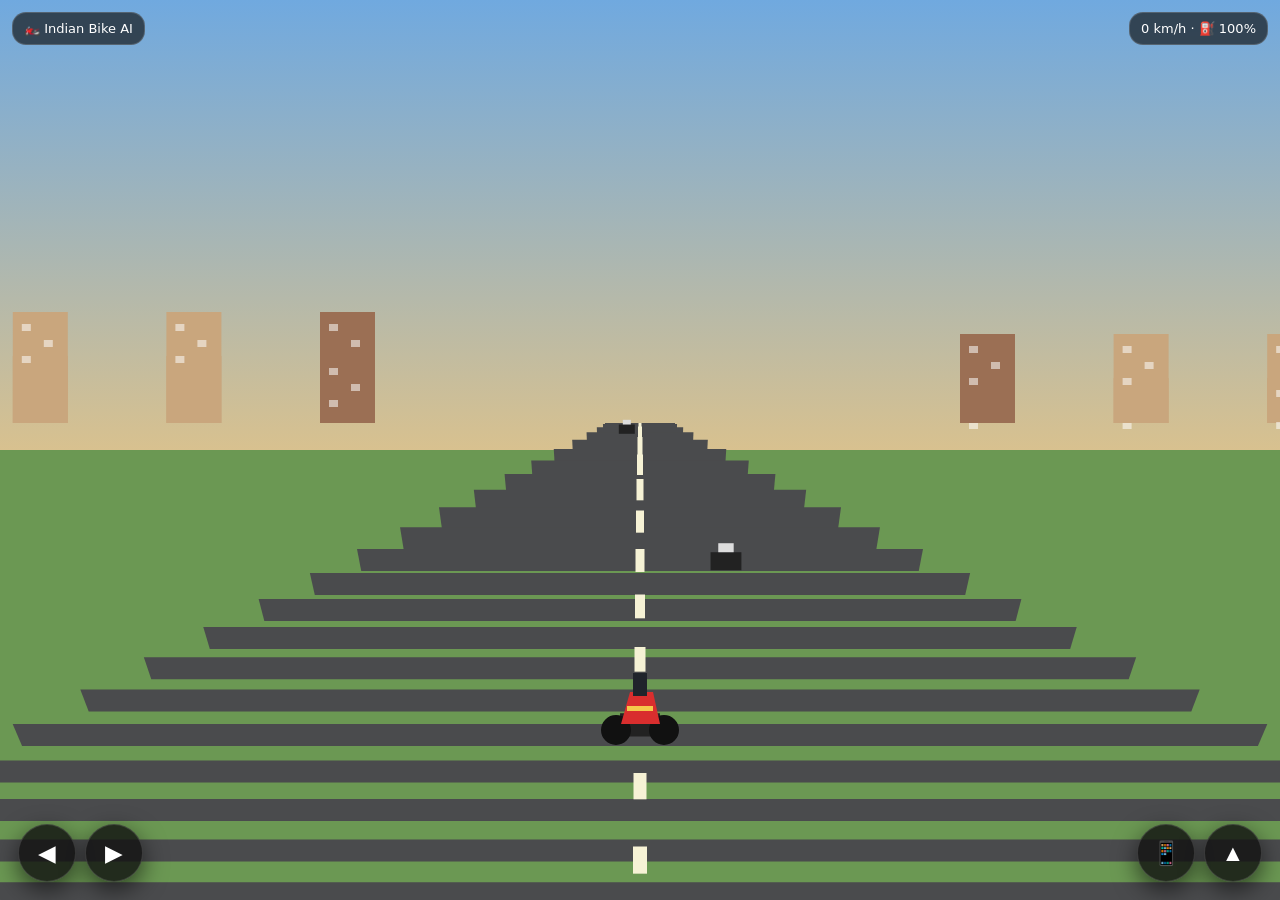
==== index.html @ eccbaf43 "Fix Vercel root 404 with game entry page" ====
<!doctype html>
<html lang="en">
<head>
  <meta charset="utf-8">
  <meta name="viewport" content="width=device-width,initial-scale=1">
  <meta http-equiv="refresh" content="0; url=game-prototype/">
  <title>Indian Bike AI Game</title>
</head>
<body>
  <p>Opening Indian Bike AI Game…</p>
  <script>location.replace('game-prototype/');</script>
</body>
</html>
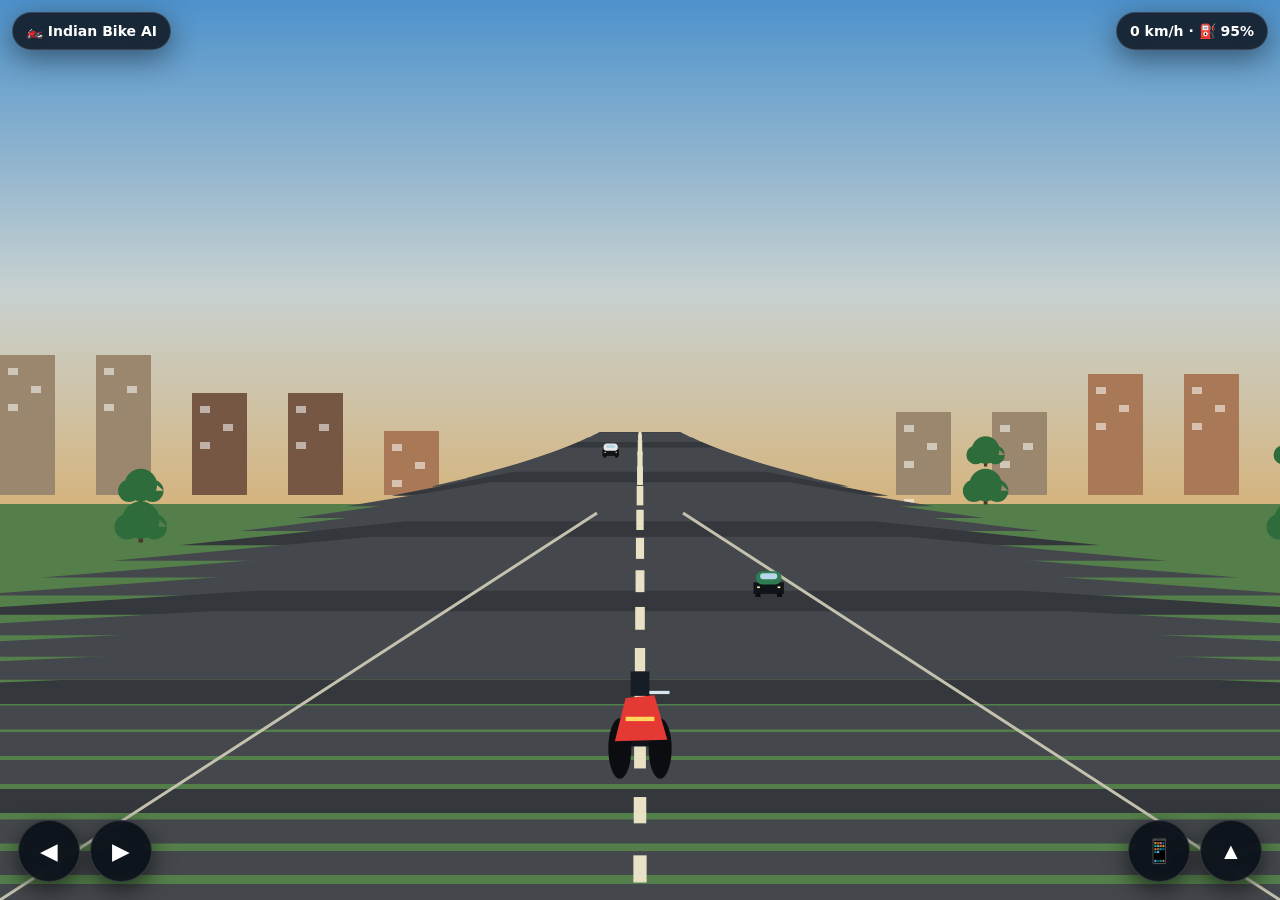
==== commit e212f99c: "Open upgraded game build at root" ====
--- a/index.html
+++ b/index.html
@@ -1,13 +1 @@
-<!doctype html>
-<html lang="en">
-<head>
-  <meta charset="utf-8">
-  <meta name="viewport" content="width=device-width,initial-scale=1">
-  <meta http-equiv="refresh" content="0; url=game-prototype/">
-  <title>Indian Bike AI Game</title>
-</head>
-<body>
-  <p>Opening Indian Bike AI Game…</p>
-  <script>location.replace('game-prototype/');</script>
-</body>
-</html>
+<!doctype html><html lang="en"><head><meta charset="utf-8"><meta name="viewport" content="width=device-width,initial-scale=1"><meta http-equiv="refresh" content="0; url=game-prototype/game.html"><title>Indian Bike AI Game</title></head><body><p>Opening Indian Bike AI Game…</p><script>location.replace('game-prototype/game.html')</script></body></html>
